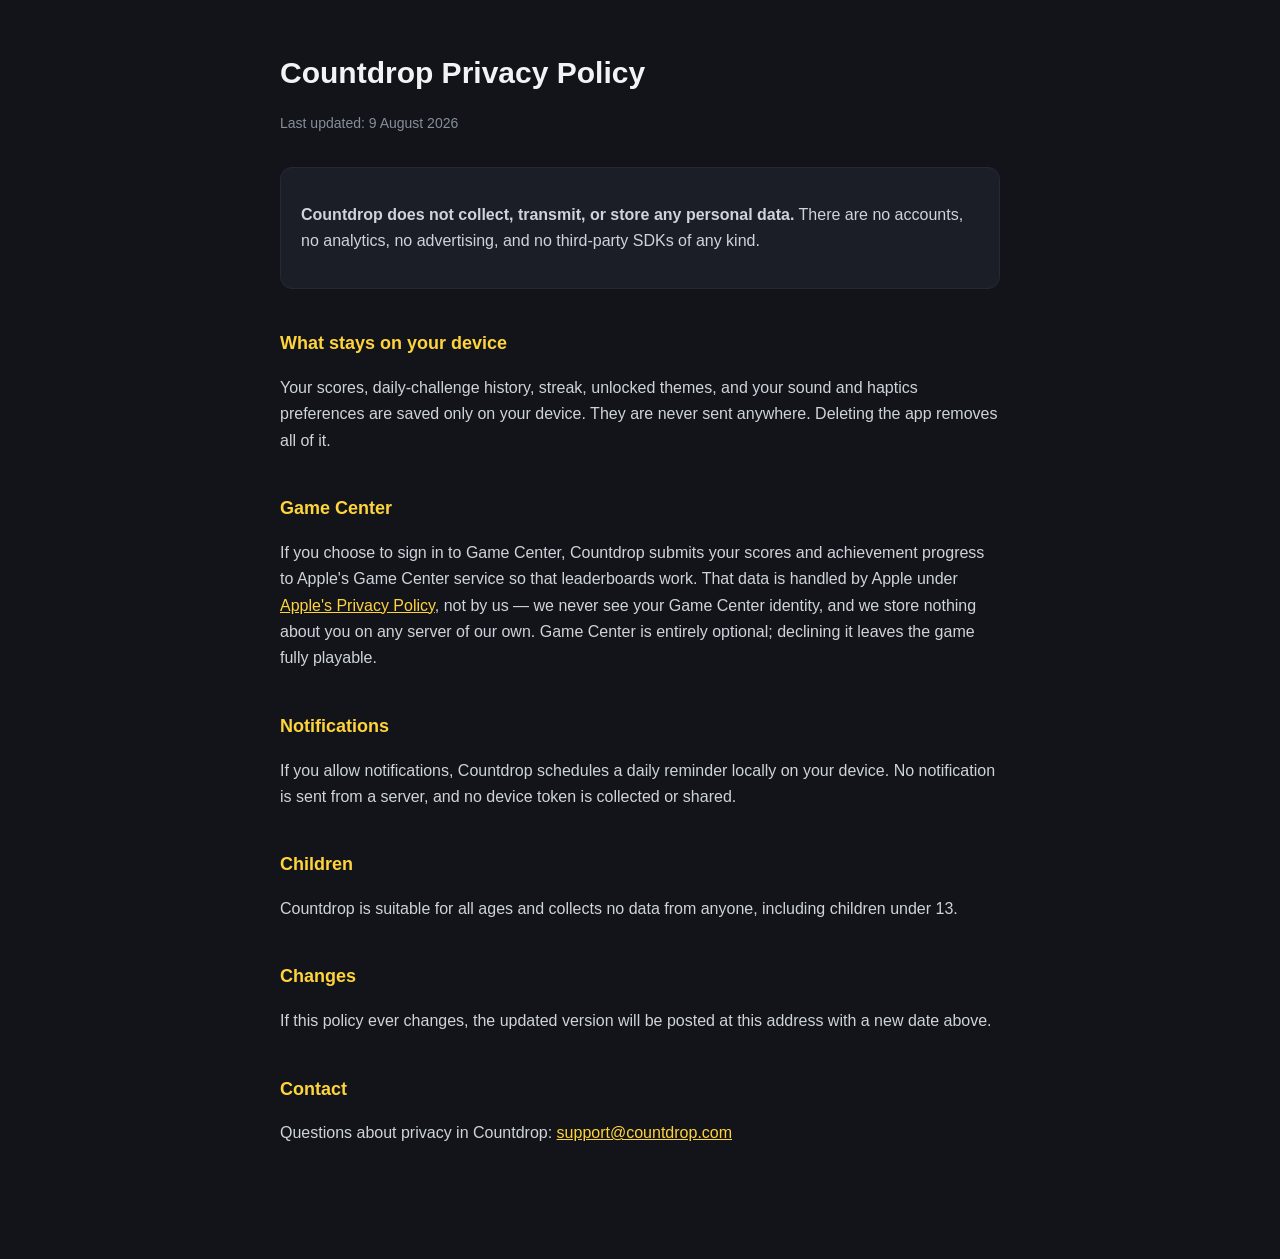
==== privacy/index.html @ 3d665c8c "Countdrop product site: landing, support, privacy" ====
<!doctype html>
<html lang="en">
<head>
<meta charset="utf-8">
<meta name="viewport" content="width=device-width, initial-scale=1">
<title>Countdrop — Privacy Policy</title>
<style>
  :root { color-scheme: dark; }
  body {
    margin: 0 auto; padding: 48px 24px 96px; max-width: 720px;
    background: #12141a; color: #f1f3f5;
    font: 16px/1.65 -apple-system, BlinkMacSystemFont, "Segoe UI", Roboto, sans-serif;
  }
  h1 { font-size: 30px; margin: 0 0 4px; }
  h2 { font-size: 18px; margin: 40px 0 10px; color: #ffd43b; }
  p, li { color: #ced4da; }
  .updated { color: #868e96; font-size: 14px; margin-bottom: 32px; }
  a { color: #ffd43b; }
  .box { background: #1b1e27; border: 1px solid #252936; border-radius: 12px; padding: 18px 20px; }
</style>
</head>
<body>

<h1>Countdrop Privacy Policy</h1>
<p class="updated">Last updated: 9 August 2026</p>

<div class="box">
  <p><strong>Countdrop does not collect, transmit, or store any personal data.</strong>
  There are no accounts, no analytics, no advertising, and no third-party SDKs of
  any kind.</p>
</div>

<h2>What stays on your device</h2>
<p>Your scores, daily-challenge history, streak, unlocked themes, and your sound
and haptics preferences are saved only on your device. They are never sent
anywhere. Deleting the app removes all of it.</p>

<h2>Game Center</h2>
<p>If you choose to sign in to Game Center, Countdrop submits your scores and
achievement progress to Apple's Game Center service so that leaderboards work.
That data is handled by Apple under
<a href="https://www.apple.com/legal/privacy/">Apple's Privacy Policy</a>, not by
us — we never see your Game Center identity, and we store nothing about you on
any server of our own. Game Center is entirely optional; declining it leaves the
game fully playable.</p>

<h2>Notifications</h2>
<p>If you allow notifications, Countdrop schedules a daily reminder locally on
your device. No notification is sent from a server, and no device token is
collected or shared.</p>

<h2>Children</h2>
<p>Countdrop is suitable for all ages and collects no data from anyone,
including children under 13.</p>

<h2>Changes</h2>
<p>If this policy ever changes, the updated version will be posted at this
address with a new date above.</p>

<h2>Contact</h2>
<p>Questions about privacy in Countdrop: <a href="mailto:support@countdrop.com">support@countdrop.com</a></p>

</body>
</html>
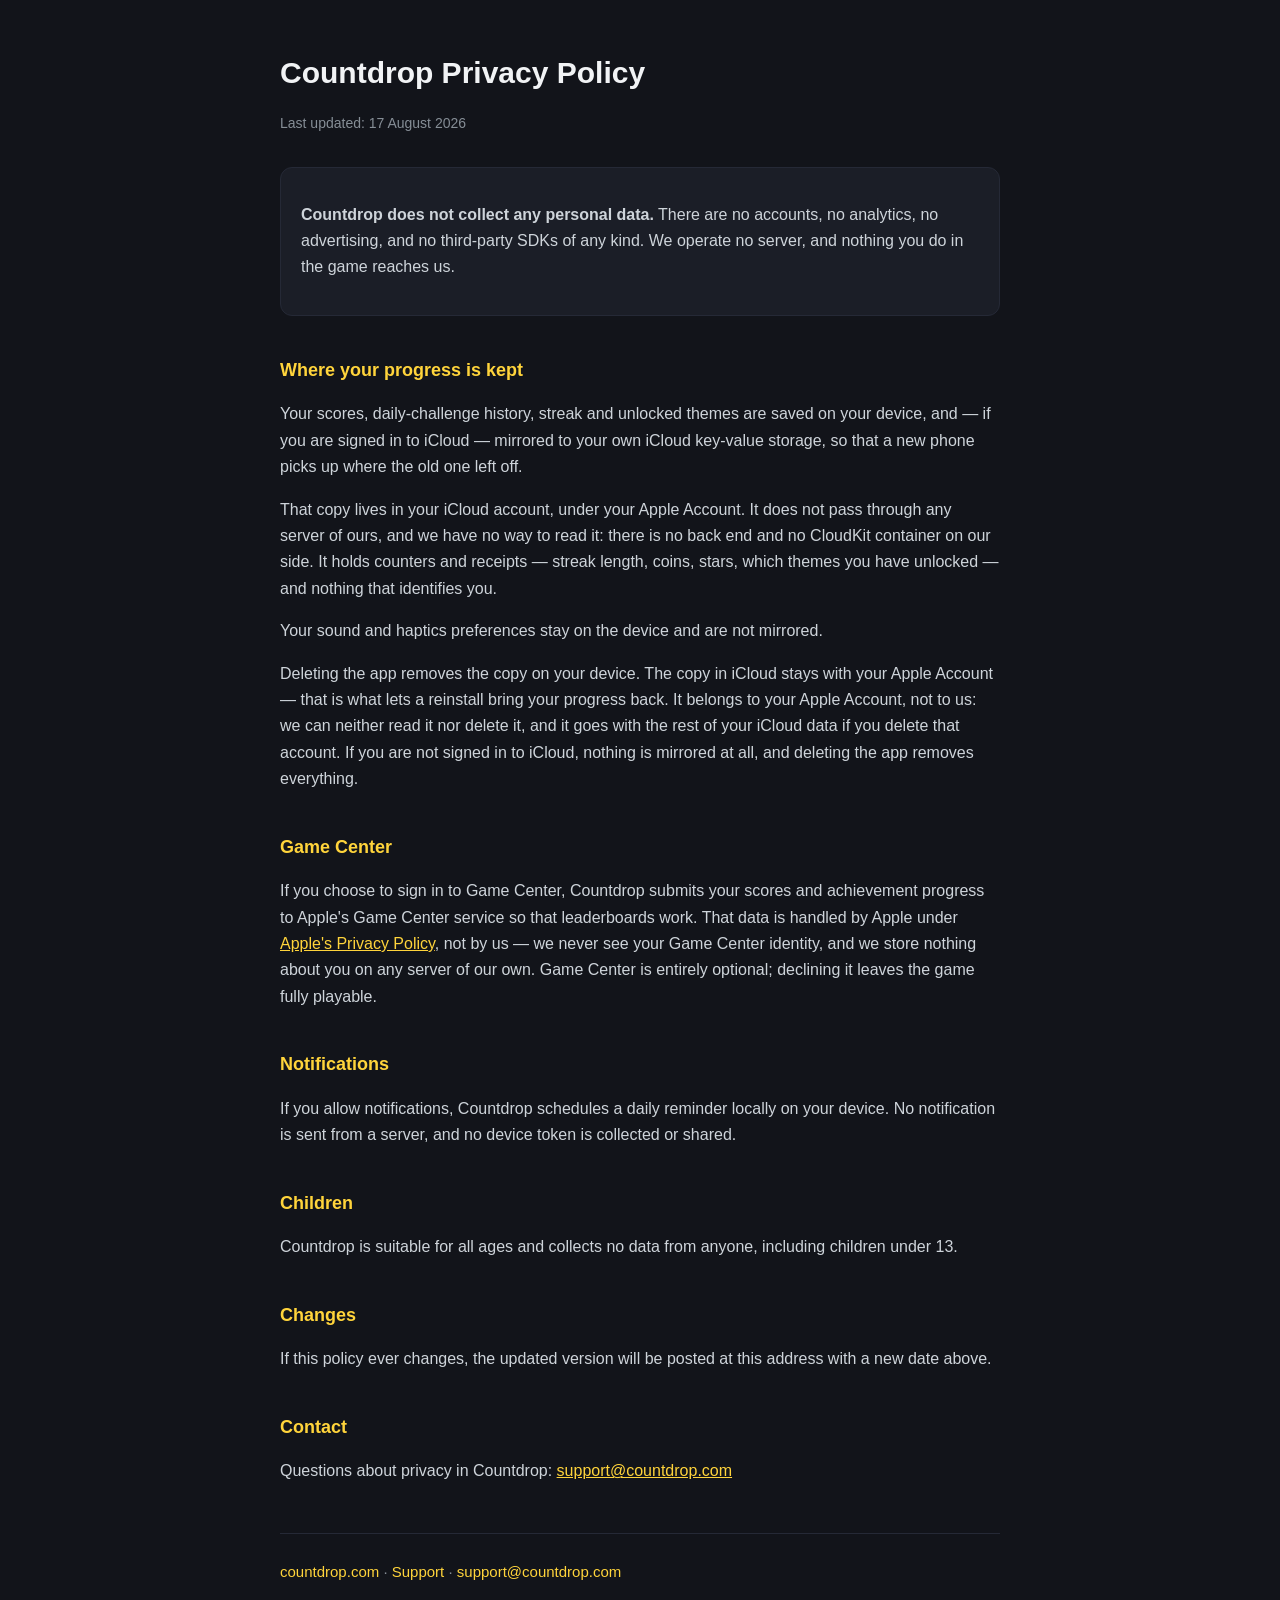
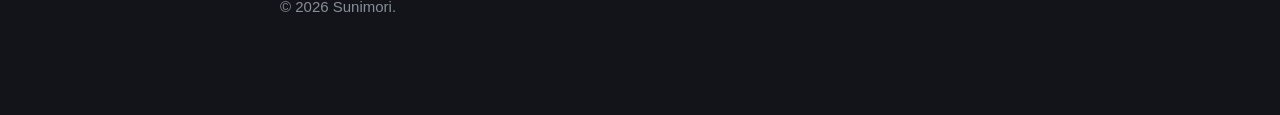
==== commit ae618310: "Deploy race links and accurate iCloud policy" ====
--- a/privacy/index.html
+++ b/privacy/index.html
@@ -2,8 +2,14 @@
 <html lang="en">
 <head>
 <meta charset="utf-8">
+<!-- Utility page: kept out of search on purpose, even after launch. It has to
+     be reachable, not findable — Apple's reviewer and the app both link
+     straight here. robots.txt blocks the whole site until launch; see the
+     README. -->
+<meta name="robots" content="noindex, nofollow">
 <meta name="viewport" content="width=device-width, initial-scale=1">
 <title>Countdrop — Privacy Policy</title>
+<meta name="description" content="Countdrop collects no personal data. Progress is saved on your device and mirrored to your own iCloud; we operate no server and cannot read it.">
 <style>
   :root { color-scheme: dark; }
   body {
@@ -17,23 +23,41 @@
   .updated { color: #868e96; font-size: 14px; margin-bottom: 32px; }
   a { color: #ffd43b; }
   .box { background: #1b1e27; border: 1px solid #252936; border-radius: 12px; padding: 18px 20px; }
+  footer { border-top: 1px solid #252936; margin-top: 48px; padding-top: 26px; color: #868e96; font-size: 15px; }
+  footer nav { margin-bottom: 10px; }
+  footer a { text-decoration: none; }
 </style>
 </head>
 <body>
 
 <h1>Countdrop Privacy Policy</h1>
-<p class="updated">Last updated: 9 August 2026</p>
+<p class="updated">Last updated: 17 August 2026</p>
 
 <div class="box">
-  <p><strong>Countdrop does not collect, transmit, or store any personal data.</strong>
+  <p><strong>Countdrop does not collect any personal data.</strong>
   There are no accounts, no analytics, no advertising, and no third-party SDKs of
-  any kind.</p>
+  any kind. We operate no server, and nothing you do in the game reaches us.</p>
 </div>
 
-<h2>What stays on your device</h2>
-<p>Your scores, daily-challenge history, streak, unlocked themes, and your sound
-and haptics preferences are saved only on your device. They are never sent
-anywhere. Deleting the app removes all of it.</p>
+<h2>Where your progress is kept</h2>
+<p>Your scores, daily-challenge history, streak and unlocked themes are saved on
+your device, and — if you are signed in to iCloud — mirrored to your own iCloud
+key-value storage, so that a new phone picks up where the old one left off.</p>
+
+<p>That copy lives in your iCloud account, under your Apple Account. It does not
+pass through any server of ours, and we have no way to read it: there is no
+back end and no CloudKit container on our side. It holds counters and receipts —
+streak length, coins, stars, which themes you have unlocked — and nothing that
+identifies you.</p>
+
+<p>Your sound and haptics preferences stay on the device and are not mirrored.</p>
+
+<p>Deleting the app removes the copy on your device. The copy in iCloud stays
+with your Apple Account — that is what lets a reinstall bring your progress
+back. It belongs to your Apple Account, not to us: we can neither read it nor
+delete it, and it goes with the rest of your iCloud data if you delete that
+account. If you are not signed in to iCloud, nothing is mirrored at all, and
+deleting the app removes everything.</p>
 
 <h2>Game Center</h2>
 <p>If you choose to sign in to Game Center, Countdrop submits your scores and
@@ -60,5 +84,11 @@
 <h2>Contact</h2>
 <p>Questions about privacy in Countdrop: <a href="mailto:support@countdrop.com">support@countdrop.com</a></p>
 
+<footer>
+  <nav><a href="../index.html">countdrop.com</a> · <a href="../support/index.html">Support</a>
+  · <a href="mailto:support@countdrop.com">support@countdrop.com</a></nav>
+  <div>© 2026 Sunimori.</div>
+</footer>
+
 </body>
 </html>
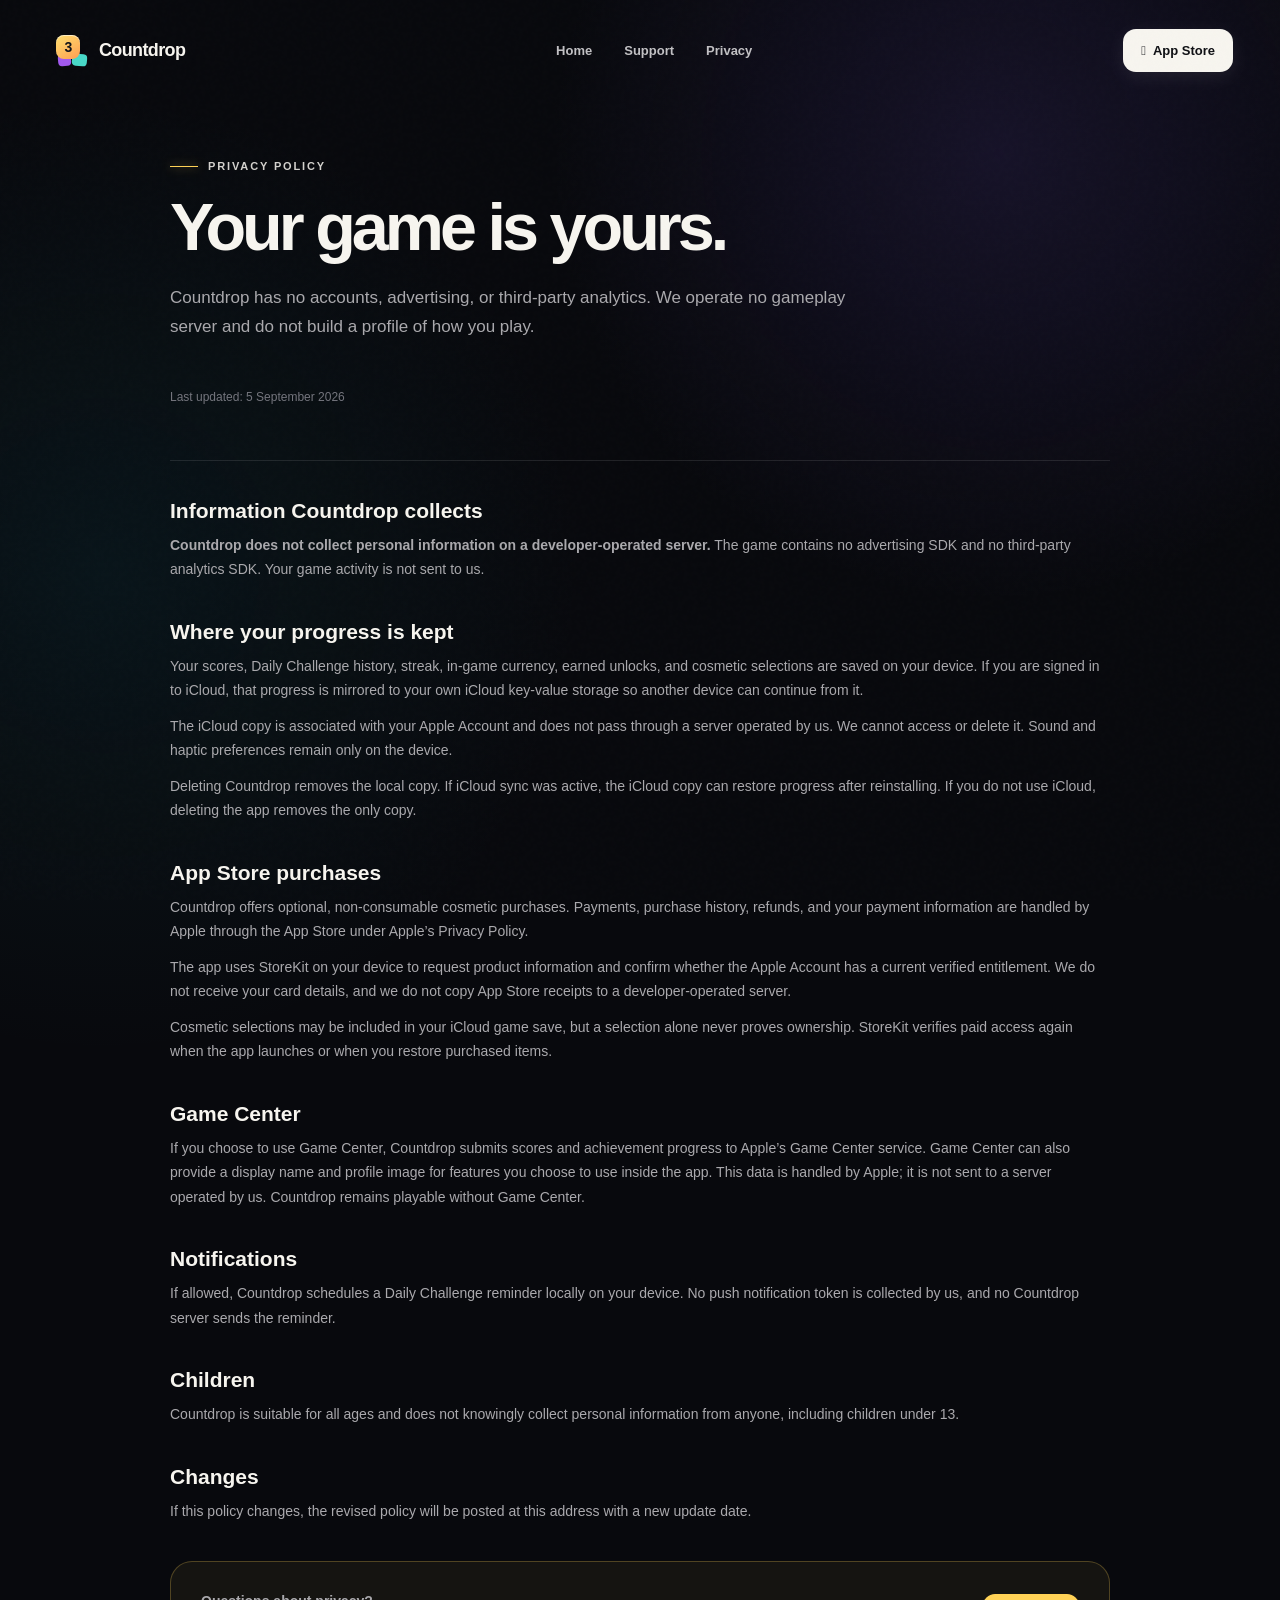
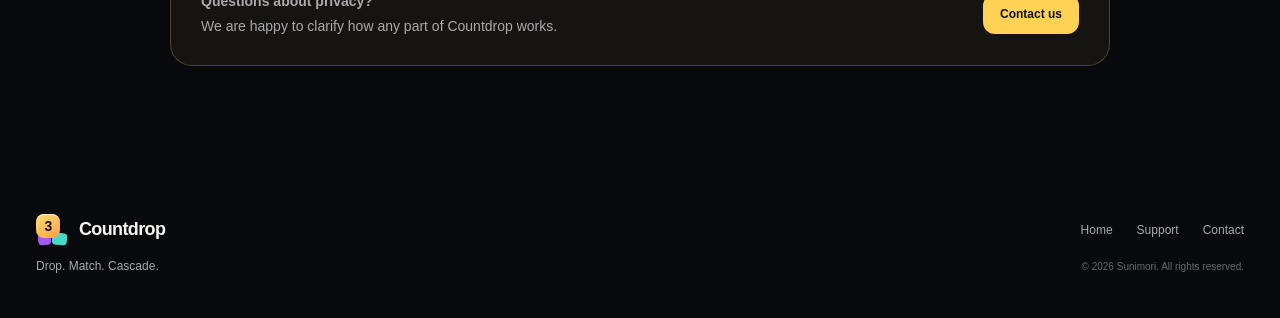
==== commit 8ae28c34: "Redesign Countdrop product site" ====
--- a/privacy/index.html
+++ b/privacy/index.html
@@ -1,94 +1,82 @@
 <!doctype html>
 <html lang="en">
 <head>
-<meta charset="utf-8">
-<!-- Utility page: kept out of search on purpose, even after launch. It has to
-     be reachable, not findable — Apple's reviewer and the app both link
-     straight here. robots.txt blocks the whole site until launch; see the
-     README. -->
-<meta name="robots" content="noindex, nofollow">
-<meta name="viewport" content="width=device-width, initial-scale=1">
-<title>Countdrop — Privacy Policy</title>
-<meta name="description" content="Countdrop collects no personal data. Progress is saved on your device and mirrored to your own iCloud; we operate no server and cannot read it.">
-<style>
-  :root { color-scheme: dark; }
-  body {
-    margin: 0 auto; padding: 48px 24px 96px; max-width: 720px;
-    background: #12141a; color: #f1f3f5;
-    font: 16px/1.65 -apple-system, BlinkMacSystemFont, "Segoe UI", Roboto, sans-serif;
-  }
-  h1 { font-size: 30px; margin: 0 0 4px; }
-  h2 { font-size: 18px; margin: 40px 0 10px; color: #ffd43b; }
-  p, li { color: #ced4da; }
-  .updated { color: #868e96; font-size: 14px; margin-bottom: 32px; }
-  a { color: #ffd43b; }
-  .box { background: #1b1e27; border: 1px solid #252936; border-radius: 12px; padding: 18px 20px; }
-  footer { border-top: 1px solid #252936; margin-top: 48px; padding-top: 26px; color: #868e96; font-size: 15px; }
-  footer nav { margin-bottom: 10px; }
-  footer a { text-decoration: none; }
-</style>
+  <meta charset="utf-8">
+  <meta name="robots" content="noindex, nofollow">
+  <meta name="viewport" content="width=device-width, initial-scale=1, viewport-fit=cover">
+  <title>Countdrop — Privacy Policy</title>
+  <meta name="description" content="Countdrop has no accounts, advertising, or third-party analytics. Learn how iCloud, Game Center, notifications, and App Store purchases are handled.">
+  <meta name="theme-color" content="#08090d">
+  <link rel="icon" href="/assets/favicon.svg" type="image/svg+xml">
+  <link rel="stylesheet" href="/assets/site.css?v=20260905-2">
+  <script src="/assets/site.js?v=20260905-2" defer></script>
 </head>
-<body>
+<body class="utility-body">
+  <div class="page-noise" aria-hidden="true"></div>
+  <header class="site-header is-scrolled" data-header>
+    <a class="brand" href="/" aria-label="Countdrop home"><span class="brand-mark" aria-hidden="true"><i>3</i><b></b><em></em></span><span>Countdrop</span></a>
+    <nav class="main-nav" aria-label="Utility navigation"><a href="/">Home</a><a href="/support/">Support</a><a href="/privacy/">Privacy</a></nav>
+    <a class="header-cta" href="https://apps.apple.com/app/id6799628531" target="_blank" rel="noopener"><span aria-hidden="true"></span> App Store</a>
+  </header>
 
-<h1>Countdrop Privacy Policy</h1>
-<p class="updated">Last updated: 17 August 2026</p>
+  <main class="utility-main">
+    <section class="utility-hero reveal">
+      <div class="eyebrow"><span></span> Privacy policy</div>
+      <h1>Your game is yours.</h1>
+      <p>Countdrop has no accounts, advertising, or third-party analytics. We operate no gameplay server and do not build a profile of how you play.</p>
+      <div class="updated">Last updated: 5 September 2026</div>
+    </section>
 
-<div class="box">
-  <p><strong>Countdrop does not collect any personal data.</strong>
-  There are no accounts, no analytics, no advertising, and no third-party SDKs of
-  any kind. We operate no server, and nothing you do in the game reaches us.</p>
-</div>
+    <div class="legal-section reveal">
+      <h2>Information Countdrop collects</h2>
+      <p><strong>Countdrop does not collect personal information on a developer-operated server.</strong> The game contains no advertising SDK and no third-party analytics SDK. Your game activity is not sent to us.</p>
+    </div>
 
-<h2>Where your progress is kept</h2>
-<p>Your scores, daily-challenge history, streak and unlocked themes are saved on
-your device, and — if you are signed in to iCloud — mirrored to your own iCloud
-key-value storage, so that a new phone picks up where the old one left off.</p>
+    <div class="legal-section reveal">
+      <h2>Where your progress is kept</h2>
+      <p>Your scores, Daily Challenge history, streak, in-game currency, earned unlocks, and cosmetic selections are saved on your device. If you are signed in to iCloud, that progress is mirrored to your own iCloud key-value storage so another device can continue from it.</p>
+      <p>The iCloud copy is associated with your Apple Account and does not pass through a server operated by us. We cannot access or delete it. Sound and haptic preferences remain only on the device.</p>
+      <p>Deleting Countdrop removes the local copy. If iCloud sync was active, the iCloud copy can restore progress after reinstalling. If you do not use iCloud, deleting the app removes the only copy.</p>
+    </div>
 
-<p>That copy lives in your iCloud account, under your Apple Account. It does not
-pass through any server of ours, and we have no way to read it: there is no
-back end and no CloudKit container on our side. It holds counters and receipts —
-streak length, coins, stars, which themes you have unlocked — and nothing that
-identifies you.</p>
+    <div class="legal-section reveal">
+      <h2>App Store purchases</h2>
+      <p>Countdrop offers optional, non-consumable cosmetic purchases. Payments, purchase history, refunds, and your payment information are handled by Apple through the App Store under <a href="https://www.apple.com/legal/privacy/" target="_blank" rel="noopener">Apple’s Privacy Policy</a>.</p>
+      <p>The app uses StoreKit on your device to request product information and confirm whether the Apple Account has a current verified entitlement. We do not receive your card details, and we do not copy App Store receipts to a developer-operated server.</p>
+      <p>Cosmetic selections may be included in your iCloud game save, but a selection alone never proves ownership. StoreKit verifies paid access again when the app launches or when you restore purchased items.</p>
+    </div>
 
-<p>Your sound and haptics preferences stay on the device and are not mirrored.</p>
+    <div class="legal-section reveal">
+      <h2>Game Center</h2>
+      <p>If you choose to use Game Center, Countdrop submits scores and achievement progress to Apple’s Game Center service. Game Center can also provide a display name and profile image for features you choose to use inside the app. This data is handled by Apple; it is not sent to a server operated by us. Countdrop remains playable without Game Center.</p>
+    </div>
 
-<p>Deleting the app removes the copy on your device. The copy in iCloud stays
-with your Apple Account — that is what lets a reinstall bring your progress
-back. It belongs to your Apple Account, not to us: we can neither read it nor
-delete it, and it goes with the rest of your iCloud data if you delete that
-account. If you are not signed in to iCloud, nothing is mirrored at all, and
-deleting the app removes everything.</p>
+    <div class="legal-section reveal">
+      <h2>Notifications</h2>
+      <p>If allowed, Countdrop schedules a Daily Challenge reminder locally on your device. No push notification token is collected by us, and no Countdrop server sends the reminder.</p>
+    </div>
 
-<h2>Game Center</h2>
-<p>If you choose to sign in to Game Center, Countdrop submits your scores and
-achievement progress to Apple's Game Center service so that leaderboards work.
-That data is handled by Apple under
-<a href="https://www.apple.com/legal/privacy/">Apple's Privacy Policy</a>, not by
-us — we never see your Game Center identity, and we store nothing about you on
-any server of our own. Game Center is entirely optional; declining it leaves the
-game fully playable.</p>
+    <div class="legal-section reveal">
+      <h2>Children</h2>
+      <p>Countdrop is suitable for all ages and does not knowingly collect personal information from anyone, including children under 13.</p>
+    </div>
 
-<h2>Notifications</h2>
-<p>If you allow notifications, Countdrop schedules a daily reminder locally on
-your device. No notification is sent from a server, and no device token is
-collected or shared.</p>
+    <div class="legal-section reveal">
+      <h2>Changes</h2>
+      <p>If this policy changes, the revised policy will be posted at this address with a new update date.</p>
+    </div>
 
-<h2>Children</h2>
-<p>Countdrop is suitable for all ages and collects no data from anyone,
-including children under 13.</p>
+    <section class="utility-callout legal-section reveal">
+      <p><strong>Questions about privacy?</strong><br>We are happy to clarify how any part of Countdrop works.</p>
+      <a href="/support/#contact">Contact us</a>
+    </section>
+  </main>
 
-<h2>Changes</h2>
-<p>If this policy ever changes, the updated version will be posted at this
-address with a new date above.</p>
-
-<h2>Contact</h2>
-<p>Questions about privacy in Countdrop: <a href="mailto:support@countdrop.com">support@countdrop.com</a></p>
-
-<footer>
-  <nav><a href="../index.html">countdrop.com</a> · <a href="../support/index.html">Support</a>
-  · <a href="mailto:support@countdrop.com">support@countdrop.com</a></nav>
-  <div>© 2026 Sunimori.</div>
-</footer>
-
+  <footer class="site-footer">
+    <a class="brand footer-brand" href="/" aria-label="Countdrop home"><span class="brand-mark" aria-hidden="true"><i>3</i><b></b><em></em></span><span>Countdrop</span></a>
+    <p>Drop. Match. Cascade.</p>
+    <nav aria-label="Footer navigation"><a href="/">Home</a><a href="/support/">Support</a><a href="/support/#contact">Contact</a></nav>
+        <small>© <span data-year>2026</span> Sunimori. All rights reserved.</small>
+  </footer>
 </body>
 </html>
--- a/assets/site.css
+++ b/assets/site.css
@@ -0,0 +1,417 @@
+:root {
+  --bg: #08090d;
+  --bg-soft: #0d0f15;
+  --panel: #12151d;
+  --panel-2: #171a24;
+  --line: rgba(255, 255, 255, 0.1);
+  --line-strong: rgba(255, 255, 255, 0.18);
+  --text: #f7f5ef;
+  --muted: #aaa9ad;
+  --dim: #74757d;
+  --gold: #ffd256;
+  --coral: #ff8a5b;
+  --aqua: #55e0d2;
+  --purple: #a98cff;
+  --radius: 30px;
+  --shell: min(1240px, calc(100vw - 72px));
+}
+
+* { box-sizing: border-box; }
+html { scroll-behavior: smooth; overflow-x: hidden; background: var(--bg); }
+body {
+  margin: 0;
+  overflow-x: hidden;
+  color: var(--text);
+  background:
+    radial-gradient(circle at 78% 8%, rgba(92, 64, 175, 0.17), transparent 28rem),
+    radial-gradient(circle at 8% 30%, rgba(20, 141, 157, 0.09), transparent 30rem),
+    var(--bg);
+  font-family: ui-rounded, "SF Pro Rounded", "SF Pro Display", -apple-system, BlinkMacSystemFont, "Segoe UI", sans-serif;
+  -webkit-font-smoothing: antialiased;
+  text-rendering: optimizeLegibility;
+}
+
+body::before {
+  content: "";
+  position: fixed;
+  inset: 0;
+  z-index: -3;
+  background-image: linear-gradient(rgba(255,255,255,.018) 1px, transparent 1px), linear-gradient(90deg, rgba(255,255,255,.018) 1px, transparent 1px);
+  background-size: 72px 72px;
+  mask-image: linear-gradient(to bottom, rgba(0,0,0,.55), transparent 70%);
+  pointer-events: none;
+}
+
+.page-noise {
+  position: fixed;
+  inset: 0;
+  z-index: 20;
+  opacity: .022;
+  pointer-events: none;
+  background-image: url("data:image/svg+xml,%3Csvg viewBox='0 0 220 220' xmlns='http://www.w3.org/2000/svg'%3E%3Cfilter id='n'%3E%3CfeTurbulence type='fractalNoise' baseFrequency='.85' numOctaves='4' stitchTiles='stitch'/%3E%3C/filter%3E%3Crect width='100%25' height='100%25' filter='url(%23n)' opacity='.7'/%3E%3C/svg%3E");
+}
+
+a { color: inherit; text-decoration: none; }
+button, input, textarea { font: inherit; }
+button { color: inherit; }
+img, video { display: block; max-width: 100%; }
+figure, h1, h2, h3, p { margin: 0; }
+::selection { color: #111; background: var(--gold); }
+
+.site-header {
+  position: fixed;
+  top: 18px;
+  left: 50%;
+  z-index: 15;
+  width: var(--shell);
+  height: 64px;
+  padding: 0 10px 0 19px;
+  display: flex;
+  align-items: center;
+  justify-content: space-between;
+  border: 1px solid transparent;
+  border-radius: 20px;
+  transform: translateX(-50%);
+  transition: background .35s ease, border-color .35s ease, box-shadow .35s ease, top .35s ease;
+}
+
+.site-header.is-scrolled {
+  top: 10px;
+  background: rgba(12, 14, 20, .8);
+  border-color: var(--line);
+  box-shadow: 0 16px 55px rgba(0,0,0,.35);
+  -webkit-backdrop-filter: blur(22px) saturate(140%);
+  backdrop-filter: blur(22px) saturate(140%);
+}
+
+.brand { display: inline-flex; align-items: center; gap: 12px; font-size: 18px; font-weight: 760; letter-spacing: -.035em; }
+.brand-mark { position: relative; width: 31px; height: 31px; display: inline-block; }
+.brand-mark i {
+  position: absolute; inset: 0 7px 7px 0; z-index: 2; display: grid; place-items: center;
+  border-radius: 8px; color: #11141a; background: linear-gradient(145deg, #ffe06d, #ff9e52);
+  font-size: 14px; font-style: normal; font-weight: 900; box-shadow: inset 0 1px rgba(255,255,255,.6);
+}
+.brand-mark b, .brand-mark em { position: absolute; bottom: 0; height: 12px; border-radius: 4px; }
+.brand-mark b { left: 2px; width: 13px; background: #a259ee; transform: rotate(-5deg); }
+.brand-mark em { right: 0; width: 15px; background: #48d8c8; transform: rotate(5deg); }
+
+.main-nav { display: flex; align-items: center; gap: 32px; color: #c2c1c4; font-size: 13px; font-weight: 650; }
+.main-nav a, .site-footer nav a { transition: color .2s ease; }
+.main-nav a:hover, .site-footer nav a:hover { color: #fff; }
+.header-cta {
+  min-height: 43px; padding: 0 18px; display: inline-flex; align-items: center; gap: 7px;
+  color: #101115; background: var(--text); border-radius: 13px; font-size: 13px; font-weight: 760;
+  box-shadow: 0 5px 20px rgba(255,255,255,.08); transition: transform .2s ease, box-shadow .2s ease;
+}
+.header-cta:hover { transform: translateY(-2px); box-shadow: 0 10px 28px rgba(255,255,255,.13); }
+
+.hero {
+  position: relative;
+  width: var(--shell);
+  min-height: 860px;
+  margin: 0 auto;
+  padding: 170px 0 90px;
+  display: grid;
+  grid-template-columns: minmax(390px, .84fr) minmax(520px, 1.16fr);
+  gap: clamp(30px, 5vw, 78px);
+  align-items: center;
+}
+
+.hero::after {
+  content: ""; position: absolute; left: -10%; bottom: 0; width: 120%; height: 1px;
+  background: linear-gradient(90deg, transparent, rgba(255,255,255,.13) 22%, rgba(255,255,255,.13) 78%, transparent);
+}
+
+.hero-copy { position: relative; z-index: 3; padding-bottom: 10px; }
+.eyebrow { display: flex; align-items: center; gap: 10px; color: #d4d2ce; font-size: 11px; font-weight: 770; letter-spacing: .17em; text-transform: uppercase; }
+.eyebrow > span { width: 28px; height: 1px; background: var(--gold); box-shadow: 0 0 10px rgba(255,210,86,.7); }
+
+.hero h1 {
+  margin-top: 28px;
+  font-size: clamp(58px, 6.1vw, 92px);
+  line-height: .94;
+  letter-spacing: -.07em;
+  font-weight: 760;
+}
+.hero h1 span {
+  color: transparent;
+  background: linear-gradient(100deg, #fff2ba, #ffb168 45%, #b699ff 95%);
+  -webkit-background-clip: text; background-clip: text;
+}
+.hero-lede { max-width: 545px; margin-top: 29px; color: var(--muted); font-size: 17px; line-height: 1.72; letter-spacing: -.01em; }
+.hero-actions { margin-top: 36px; display: flex; gap: 26px; align-items: center; }
+.app-store-button {
+  min-width: 178px; min-height: 61px; padding: 9px 19px 9px 15px; display: inline-flex; align-items: center; gap: 12px;
+  color: #111217; background: #f8f6f0; border: 1px solid rgba(255,255,255,.8); border-radius: 17px;
+  box-shadow: 0 14px 40px rgba(0,0,0,.24), inset 0 1px rgba(255,255,255,.9); transition: transform .25s ease, box-shadow .25s ease;
+}
+.app-store-button:hover { transform: translateY(-3px); box-shadow: 0 19px 48px rgba(0,0,0,.34), 0 0 24px rgba(255,210,86,.09); }
+.app-store-button .apple { width: 30px; font-size: 32px; line-height: 1; }
+.app-store-button span:last-child { display: flex; flex-direction: column; align-items: flex-start; }
+.app-store-button small { font-size: 9px; line-height: 1.1; letter-spacing: .02em; }
+.app-store-button strong { font-size: 20px; line-height: 1.05; letter-spacing: -.03em; }
+.text-link { color: #d0cfd2; font-size: 13px; font-weight: 680; }
+.text-link span { display: inline-block; margin-left: 4px; color: var(--gold); transition: transform .2s ease; }
+.text-link:hover span { transform: translate(3px, 3px); }
+.trust-row { margin-top: 35px; display: flex; gap: 23px; color: #8d8c92; font-size: 11px; font-weight: 650; }
+.trust-row span::before { content: ""; display: inline-block; width: 5px; height: 5px; margin-right: 8px; border-radius: 50%; background: #6ee0b4; box-shadow: 0 0 9px rgba(110,224,180,.7); vertical-align: 1px; }
+
+.hero-visual { position: relative; height: 685px; isolation: isolate; }
+.hero-visual::before {
+  content: ""; position: absolute; inset: 6% 4% 7%; z-index: -2; border-radius: 50%;
+  background: radial-gradient(circle at 47% 38%, rgba(143,119,255,.32), rgba(41,185,208,.12) 35%, transparent 68%);
+  filter: blur(18px);
+}
+.hero-orbit { position: absolute; z-index: -1; border: 1px solid rgba(255,255,255,.08); border-radius: 50%; transform: rotate(-14deg); }
+.orbit-one { inset: 11% 2% 3%; }
+.orbit-two { inset: 22% 11% 13%; border-color: rgba(255,210,86,.13); }
+.phone {
+  position: absolute; overflow: hidden; margin: 0; padding: 5px;
+  aspect-ratio: 1 / 2;
+  border: 1px solid rgba(255,255,255,.18); border-radius: 42px; background: linear-gradient(145deg, rgba(255,255,255,.18), rgba(255,255,255,.03));
+  box-shadow: 0 40px 90px rgba(0,0,0,.48), inset 0 1px rgba(255,255,255,.18);
+}
+.phone::after { content: ""; position: absolute; inset: 5px; border: 1px solid rgba(255,255,255,.09); border-radius: 36px; pointer-events: none; }
+.phone img { width: 100%; height: 100%; object-fit: cover; border-radius: 36px; }
+.phone-main { left: 50%; top: 50%; z-index: 3; width: 43%; height: auto; transform: translate(-50%, -50%) rotate(1.5deg); animation: phoneFloat 7s ease-in-out infinite; }
+.phone-left { left: 4%; top: 50%; z-index: 1; width: 34%; height: auto; transform: translateY(-50%) rotate(-9deg); opacity: .76; filter: saturate(.88) brightness(.76); }
+.phone-right { right: 2%; top: 50%; z-index: 2; width: 35%; height: auto; transform: translateY(-50%) rotate(8.5deg); opacity: .82; filter: saturate(.95) brightness(.83); }
+.phone-main figcaption {
+  position: absolute; left: 17px; right: 17px; bottom: 17px; z-index: 2; padding: 14px 15px; display: flex; align-items: center; justify-content: space-between;
+  color: #fff; background: rgba(7,8,12,.62); border: 1px solid rgba(255,255,255,.17); border-radius: 15px; -webkit-backdrop-filter: blur(18px); backdrop-filter: blur(18px);
+}
+.phone-main figcaption span { font-size: 13px; font-weight: 750; }
+.phone-main figcaption b { color: #c5b6ff; font-size: 9px; letter-spacing: .12em; text-transform: uppercase; }
+.visual-label { position: absolute; z-index: 5; padding: 10px 14px; border: 1px solid rgba(255,255,255,.15); border-radius: 999px; color: #e8e6e2; background: rgba(16,18,25,.73); box-shadow: 0 10px 30px rgba(0,0,0,.28); -webkit-backdrop-filter: blur(15px); backdrop-filter: blur(15px); font-size: 10px; font-weight: 760; letter-spacing: .08em; text-transform: uppercase; }
+.label-one { left: 0; top: 35%; }
+.label-two { right: 0; bottom: 21%; }
+@keyframes phoneFloat { 0%,100% { transform: translate(-50%, -50%) rotate(1.5deg); } 50% { transform: translate(-50%, calc(-50% - 11px)) rotate(.5deg); } }
+
+.ticker { overflow: hidden; padding: 23px 0; border-bottom: 1px solid var(--line); background: rgba(255,255,255,.017); }
+.ticker div { width: max-content; display: flex; align-items: center; gap: 32px; color: #d2d0cd; font-size: 12px; font-weight: 760; letter-spacing: .2em; text-transform: uppercase; animation: tickerMove 28s linear infinite; }
+.ticker i { color: var(--gold); font-size: 6px; font-style: normal; }
+@keyframes tickerMove { to { transform: translateX(-33%); } }
+
+.section-shell { width: var(--shell); margin-inline: auto; }
+.rule-section { padding-block: 140px; }
+.section-heading { display: grid; grid-template-columns: 1fr 1fr; align-items: end; gap: 30px; }
+.section-heading .eyebrow { grid-column: 1 / -1; }
+.section-heading h2, .worlds-copy h2, .details-panel h2, .final-cta h2, .utility-hero h1 {
+  font-size: clamp(46px, 5.2vw, 76px); line-height: 1.02; letter-spacing: -.06em; font-weight: 730;
+}
+.section-heading > p { justify-self: end; max-width: 350px; padding-bottom: 7px; color: var(--muted); font-size: 16px; line-height: 1.6; }
+.section-heading.center { display: block; text-align: center; }
+.section-heading.center .eyebrow { justify-content: center; }
+.section-heading.center h2 { margin-top: 24px; }
+
+.rule-journey { margin-top: 68px; display: grid; grid-template-columns: repeat(3, 1fr); border: 1px solid var(--line); border-radius: var(--radius); overflow: hidden; background: rgba(255,255,255,.018); }
+.rule-step { position: relative; min-height: 440px; padding: 28px; border-right: 1px solid var(--line); overflow: hidden; }
+.rule-step:last-child { border-right: 0; }
+.rule-step-accent { background: radial-gradient(circle at 50% 42%, rgba(255,151,77,.15), transparent 45%), linear-gradient(150deg, rgba(255,210,86,.05), transparent); }
+.step-meta { display: flex; align-items: center; justify-content: space-between; }
+.step-meta b { color: var(--gold); font-size: 11px; }
+.step-meta span { color: var(--dim); font-size: 10px; font-weight: 760; letter-spacing: .15em; text-transform: uppercase; }
+.rule-step h3 { margin-top: 32px; font-size: 22px; letter-spacing: -.035em; }
+.rule-step > p { max-width: 315px; margin-top: 11px; color: var(--muted); font-size: 14px; line-height: 1.65; }
+.mini-board { position: relative; height: 212px; margin-top: 25px; border-radius: 20px; background: linear-gradient(rgba(255,255,255,.025) 1px, transparent 1px), linear-gradient(90deg, rgba(255,255,255,.025) 1px, transparent 1px); background-size: 45px 45px; box-shadow: inset 0 0 0 1px rgba(255,255,255,.05); }
+.mini-column { position: absolute; bottom: 15px; left: 50%; display: flex; flex-direction: column-reverse; transform: translateX(-50%); }
+.mini-column i, .match-row i, .match-row b, .falling-tile { width: 42px; height: 42px; display: grid; place-items: center; border: 1px solid rgba(255,255,255,.16); border-radius: 11px; background: linear-gradient(145deg, #252a37, #171a22); box-shadow: inset 0 1px rgba(255,255,255,.12), 0 8px 16px rgba(0,0,0,.2); }
+.mini-column i + i { margin-bottom: 4px; }
+.falling-tile { position: absolute; top: 18px; left: calc(50% - 21px); color: #14151a; background: linear-gradient(145deg, #ffe274, #ffae5d); border: 0; font-size: 19px; font-weight: 900; animation: falling 2.4s cubic-bezier(.35,.65,.25,1) infinite; }
+@keyframes falling { 0%,18% { transform: translateY(0); } 68%,100% { transform: translateY(36px); } }
+.match-row { height: 237px; display: flex; align-items: center; justify-content: center; gap: 6px; }
+.match-row b { color: #16171c; background: linear-gradient(145deg, #80ecda, #3fc9d5); border: 0; font-size: 20px; }
+.match-row i { animation: matchPulse 2.4s ease-in-out infinite; }
+.match-row i:nth-child(2) { animation-delay: .09s; }.match-row i:nth-child(3) { animation-delay: .18s; }.match-row i:nth-child(4) { animation-delay: .27s; }
+@keyframes matchPulse { 0%,35%,100% { border-color: rgba(255,255,255,.16); } 55% { border-color: var(--aqua); box-shadow: 0 0 20px rgba(85,224,210,.28); } }
+.cascade-demo { position: relative; height: 237px; display: flex; flex-direction: column; align-items: center; justify-content: center; }
+.cascade-demo::before, .cascade-demo::after { content: ""; position: absolute; border: 1px solid rgba(255,210,86,.2); border-radius: 50%; animation: ring 2.4s ease-out infinite; }
+.cascade-demo::before { width: 90px; height: 90px; }.cascade-demo::after { width: 150px; height: 150px; animation-delay: .3s; }
+.cascade-demo strong { position: relative; z-index: 2; color: #fff2bb; font-size: 62px; line-height: .9; letter-spacing: -.07em; text-shadow: 0 0 30px rgba(255,177,74,.38); }
+.cascade-demo span { position: relative; z-index: 2; margin-top: 9px; color: var(--gold); font-size: 9px; font-weight: 800; letter-spacing: .28em; }
+.spark { position: absolute; z-index: 3; width: 5px; height: 5px; border-radius: 50%; background: var(--gold); box-shadow: 0 0 12px var(--gold); animation: spark 1.8s ease-in-out infinite; }
+.s1 { left: 28%; top: 30%; }.s2 { right: 24%; top: 41%; animation-delay: .45s; background: var(--coral); }.s3 { left: 38%; bottom: 20%; animation-delay: .8s; background: var(--aqua); }
+@keyframes ring { 0% { transform: scale(.65); opacity: 0; } 25% { opacity: 1; } 100% { transform: scale(1.35); opacity: 0; } }
+@keyframes spark { 0%,100% { transform: scale(.5); opacity: .25; } 50% { transform: scale(1.6); opacity: 1; } }
+
+.worlds-section {
+  min-height: 920px; padding: 130px max(36px, calc((100vw - 1240px)/2)); display: grid; grid-template-columns: minmax(420px, .88fr) minmax(500px, 1.12fr); gap: clamp(50px, 7vw, 120px); align-items: center;
+  border-block: 1px solid var(--line); background: radial-gradient(circle at 75% 50%, color-mix(in srgb, var(--coral) 11%, transparent), transparent 32rem), #0b0d12;
+}
+.worlds-copy h2 { margin-top: 25px; font-size: clamp(44px, 4.6vw, 68px); }
+.worlds-copy h2 em { color: var(--gold); font-style: normal; }
+.worlds-intro { max-width: 510px; margin-top: 24px; color: var(--muted); font-size: 16px; line-height: 1.7; }
+.world-tabs { margin-top: 47px; border-top: 1px solid var(--line); }
+.world-tab {
+  width: 100%; min-height: 55px; padding: 0 5px; display: grid; grid-template-columns: 38px 1fr 22px; align-items: center;
+  border: 0; border-bottom: 1px solid var(--line); color: #7d7e85; background: transparent; text-align: left; font-size: 15px; font-weight: 680; cursor: pointer; transition: color .25s ease, padding .25s ease;
+}
+.world-tab span { font-size: 9px; font-weight: 760; letter-spacing: .1em; }
+.world-tab::after { content: "↗"; opacity: 0; transform: translate(-8px,8px); transition: opacity .25s ease, transform .25s ease; }
+.world-tab:hover, .world-tab.is-active { padding-left: 12px; color: #fff; }
+.world-tab.is-active::after { opacity: 1; transform: none; color: var(--gold); }
+.world-stage { --world-accent: #ff8754; position: relative; height: 730px; isolation: isolate; }
+.world-glow { position: absolute; inset: 8% 8% 4%; z-index: -2; border-radius: 50%; background: color-mix(in srgb, var(--world-accent) 28%, transparent); filter: blur(75px); transition: background .6s ease; }
+.world-stage::before { content: ""; position: absolute; inset: 8% 0 2%; z-index: -1; border: 1px solid color-mix(in srgb, var(--world-accent) 25%, transparent); border-radius: 50%; transform: rotate(-11deg); transition: border-color .6s ease; }
+.world-phone { position: absolute; top: 50%; left: 50%; width: min(56%, 340px); height: auto; aspect-ratio: 1 / 2; padding: 5px; overflow: hidden; border: 1px solid rgba(255,255,255,.19); border-radius: 43px; background: rgba(255,255,255,.08); box-shadow: 0 45px 100px rgba(0,0,0,.55); transform: translate(-50%, -50%) rotate(2deg); }
+.world-phone img { width: 100%; height: 100%; object-fit: cover; border-radius: 37px; opacity: 1; transform: scale(1); transition: opacity .2s ease, transform .5s cubic-bezier(.2,.7,.2,1); }
+.world-stage.is-changing .world-phone img { opacity: 0; transform: scale(.985); }
+.world-caption { position: absolute; right: 0; bottom: 7%; z-index: 3; width: 280px; padding: 22px; border: 1px solid var(--line-strong); border-radius: 20px; background: rgba(13,15,21,.78); box-shadow: 0 20px 50px rgba(0,0,0,.4); -webkit-backdrop-filter: blur(25px); backdrop-filter: blur(25px); }
+.world-caption span { color: var(--world-accent); font-size: 10px; font-weight: 800; letter-spacing: .16em; text-transform: uppercase; transition: color .6s ease; }
+.world-caption strong { margin-top: 9px; display: block; font-size: 18px; letter-spacing: -.025em; }
+.world-caption p { margin-top: 8px; color: var(--muted); font-size: 12px; line-height: 1.6; }
+
+.modes-section { padding-block: 145px; }
+.modes-layout { margin-top: 70px; display: grid; grid-template-columns: 1fr 1fr; gap: 20px; align-items: stretch; }
+.mode-grid { display: grid; grid-template-columns: 1fr 1fr; gap: 14px; }
+.mode-card { min-height: 272px; padding: 24px; border: 1px solid var(--line); border-radius: 24px; background: linear-gradient(145deg, rgba(255,255,255,.045), rgba(255,255,255,.012)); transition: border-color .25s ease, transform .25s ease, background .25s ease; }
+.mode-card:hover { transform: translateY(-4px); border-color: rgba(255,255,255,.2); background: linear-gradient(145deg, rgba(255,255,255,.065), rgba(255,255,255,.018)); }
+.mode-icon { width: 52px; height: 52px; display: grid; place-items: center; border: 1px solid rgba(255,255,255,.12); border-radius: 15px; color: #17191e; background: linear-gradient(145deg, #79e8dc, #50c6d5); font-size: 19px; font-weight: 850; box-shadow: 0 10px 30px rgba(62,207,200,.12); }
+.mode-card:nth-child(2) .mode-icon { background: linear-gradient(145deg, #ffe37c, #ffaf5e); font-size: 13px; }
+.mode-card:nth-child(3) .mode-icon { background: linear-gradient(145deg, #bda7ff, #8571f5); font-size: 27px; }
+.mode-card:nth-child(4) .mode-icon { background: linear-gradient(145deg, #ffb2c7, #f37aa5); font-size: 30px; }
+.mode-card > span { margin-top: 26px; display: block; color: var(--dim); font-size: 9px; font-weight: 780; letter-spacing: .15em; text-transform: uppercase; }
+.mode-card h3 { margin-top: 8px; font-size: 21px; letter-spacing: -.035em; }
+.mode-card p { margin-top: 9px; color: var(--muted); font-size: 13px; line-height: 1.6; }
+.preview-card { position: relative; min-height: 558px; padding: 36px; overflow: hidden; display: flex; flex-direction: column; justify-content: space-between; border: 1px solid rgba(255,255,255,.13); border-radius: 28px; background: radial-gradient(circle at 74% 35%, rgba(123,99,238,.34), transparent 38%), linear-gradient(145deg, #181526, #0d1118 70%); }
+.preview-card::after { content: ""; position: absolute; inset: 0; background: linear-gradient(90deg, rgba(9,10,15,.3), transparent); pointer-events: none; }
+.preview-copy { position: relative; z-index: 3; max-width: 290px; }
+.preview-copy > span { color: #b6a5ff; font-size: 9px; font-weight: 780; letter-spacing: .16em; text-transform: uppercase; }
+.preview-copy h3 { margin-top: 11px; font-size: 36px; letter-spacing: -.05em; }
+.preview-copy p { margin-top: 10px; color: var(--muted); font-size: 13px; line-height: 1.6; }
+.video-phone { position: absolute; right: 7%; top: 50%; width: min(36%, 250px); height: auto; aspect-ratio: 1 / 2; padding: 4px; overflow: hidden; border: 1px solid rgba(255,255,255,.18); border-radius: 31px; background: rgba(255,255,255,.09); box-shadow: 0 30px 75px rgba(0,0,0,.55); transform: translateY(-50%) rotate(7deg); }
+.video-phone video { width: 100%; height: 100%; object-fit: cover; border-radius: 27px; }
+
+.details-section { padding-bottom: 145px; }
+.details-panel { padding: clamp(38px, 5vw, 68px); display: grid; grid-template-columns: .85fr 1.15fr; gap: 70px; border: 1px solid var(--line); border-radius: 34px; background: linear-gradient(145deg, rgba(255,255,255,.04), rgba(255,255,255,.012)); }
+.details-panel h2 { margin-top: 25px; font-size: clamp(39px, 4vw, 57px); }
+.detail-list { border-top: 1px solid var(--line); }
+.detail-list article { padding: 22px 0; display: grid; grid-template-columns: 42px 1fr; border-bottom: 1px solid var(--line); }
+.detail-list b { grid-row: 1 / 3; color: var(--gold); font-size: 10px; padding-top: 4px; }
+.detail-list h3 { font-size: 16px; letter-spacing: -.02em; }
+.detail-list p { margin-top: 5px; color: var(--muted); font-size: 12px; line-height: 1.55; }
+
+.final-cta { position: relative; min-height: 570px; margin-bottom: 45px; padding: 90px 30px; overflow: hidden; display: flex; flex-direction: column; align-items: center; justify-content: center; border: 1px solid rgba(255,255,255,.16); border-radius: 38px; text-align: center; background: linear-gradient(145deg, #f7d260 0%, #ff9f66 48%, #a98cff 100%); color: #111217; isolation: isolate; }
+.final-cta::before { content: ""; position: absolute; inset: 1px; z-index: -1; border-radius: 37px; background: radial-gradient(circle at 50% 140%, rgba(255,255,255,.5), transparent 55%), linear-gradient(145deg, rgba(255,255,255,.23), transparent); }
+.cta-glow { position: absolute; inset: auto 12% -60% 12%; height: 100%; z-index: -2; background: #fff; filter: blur(80px); opacity: .4; }
+.final-cta > p { font-size: 11px; font-weight: 780; letter-spacing: .16em; text-transform: uppercase; }
+.final-cta h2 { margin-top: 20px; font-size: clamp(54px, 7vw, 92px); }
+.final-cta h2 span { color: rgba(17,18,23,.55); }
+.final-cta .app-store-button { margin-top: 35px; color: #f8f6f0; background: #111217; border-color: #111217; box-shadow: 0 18px 45px rgba(37,22,19,.24); }
+.cta-note { margin-top: 16px; color: rgba(17,18,23,.62); font-size: 10px; font-weight: 680; }
+.cta-tile { position: absolute; width: 88px; height: 88px; display: grid; place-items: center; border: 1px solid rgba(17,18,23,.12); border-radius: 23px; color: rgba(17,18,23,.7); background: rgba(255,255,255,.22); box-shadow: inset 0 1px rgba(255,255,255,.4), 0 20px 40px rgba(86,55,45,.12); font-size: 36px; font-weight: 850; }
+.tile-seven { left: 8%; top: 16%; transform: rotate(-12deg); animation: tileBob 7s ease-in-out infinite; }
+.tile-three { right: 8%; bottom: 15%; transform: rotate(9deg); animation: tileBob 8s ease-in-out infinite reverse; }
+@keyframes tileBob { 50% { transform: translateY(-13px) rotate(-5deg); } }
+
+.site-footer { width: var(--shell); margin: 0 auto; padding: 38px 0 45px; display: grid; grid-template-columns: 1fr auto; gap: 14px 30px; align-items: center; color: var(--muted); }
+.footer-brand { color: var(--text); }
+.site-footer > p { grid-column: 1; font-size: 12px; }
+.site-footer nav { grid-column: 2; grid-row: 1; display: flex; gap: 24px; font-size: 12px; }
+.site-footer > small { grid-column: 2; grid-row: 2; color: #67686e; font-size: 10px; text-align: right; }
+
+.reveal { opacity: 0; transform: translateY(24px); transition: opacity .8s cubic-bezier(.2,.65,.2,1), transform .8s cubic-bezier(.2,.65,.2,1); }
+.reveal[data-delay="1"] { transition-delay: .12s; }.reveal[data-delay="2"] { transition-delay: .24s; }
+.reveal.is-visible { opacity: 1; transform: none; }
+
+/* Support, privacy, and link utility pages */
+.utility-body { min-height: 100vh; }
+.utility-main { width: min(940px, calc(100vw - 48px)); margin: 0 auto; padding: 160px 0 110px; }
+.utility-hero { padding-bottom: 56px; border-bottom: 1px solid var(--line); }
+.utility-hero .eyebrow { margin-bottom: 22px; }
+.utility-hero p { max-width: 690px; margin-top: 22px; color: var(--muted); font-size: 17px; line-height: 1.7; }
+.utility-content { padding-top: 56px; display: grid; gap: 18px; }
+.utility-card { padding: 28px; border: 1px solid var(--line); border-radius: 22px; background: linear-gradient(145deg, rgba(255,255,255,.04), rgba(255,255,255,.012)); }
+.utility-card h2 { font-size: 21px; letter-spacing: -.025em; }
+.utility-card h3 { margin-top: 22px; font-size: 15px; }
+.utility-card p, .utility-card li { color: var(--muted); font-size: 14px; line-height: 1.72; }
+.utility-card p { margin-top: 10px; }
+.utility-card ul { margin: 12px 0 0; padding-left: 20px; }
+.utility-card a { color: #f0c85b; text-decoration: underline; text-decoration-color: rgba(240,200,91,.35); text-underline-offset: 3px; }
+.utility-callout { padding: 27px 30px; display: flex; align-items: center; justify-content: space-between; gap: 20px; border: 1px solid rgba(255,210,86,.25); border-radius: 22px; background: rgba(255,210,86,.055); }
+.utility-callout p { color: var(--muted); font-size: 14px; line-height: 1.6; }
+.utility-callout > a,
+.utility-callout button { flex: 0 0 auto; padding: 13px 17px; border: 0; border-radius: 12px; color: #111217; background: var(--gold); font-size: 12px; font-weight: 800; cursor: pointer; }
+.utility-callout button:hover { filter: brightness(1.06); transform: translateY(-1px); }
+.utility-callout .contact-address { display: inline-block; margin-top: 5px; color: var(--gold); text-decoration: underline; text-underline-offset: 3px; }
+.utility-callout:target { scroll-margin-top: 120px; box-shadow: 0 0 0 1px rgba(255,210,86,.3), 0 16px 60px rgba(255,210,86,.08); }
+.legal-section { margin-top: 38px; }
+.legal-section h2 { margin-bottom: 10px; font-size: 21px; }
+.legal-section p, .legal-section li { color: var(--muted); font-size: 14px; line-height: 1.75; }
+.legal-section p + p { margin-top: 11px; }
+.legal-section ul { padding-left: 20px; }
+.updated { margin-top: 48px; color: var(--dim); font-size: 12px; }
+
+.race-body { min-height: 100vh; background: radial-gradient(circle at 50% 32%, rgba(137,111,255,.22), transparent 24rem), radial-gradient(circle at 25% 75%, rgba(255,179,77,.08), transparent 20rem), var(--bg); }
+.race-main { width: min(620px, calc(100vw - 32px)); min-height: 100vh; margin: 0 auto; padding: 42px 0 60px; display: flex; flex-direction: column; align-items: center; justify-content: center; }
+.race-brand { margin-bottom: 30px; }
+.race-card { position: relative; width: 100%; padding: 54px clamp(26px, 7vw, 58px) 42px; overflow: hidden; display: flex; flex-direction: column; align-items: center; border: 1px solid var(--line-strong); border-radius: 34px; background: linear-gradient(150deg, rgba(255,255,255,.075), rgba(255,255,255,.018)); box-shadow: 0 35px 100px rgba(0,0,0,.42); text-align: center; }
+.race-card::before { content: ""; position: absolute; inset: 0; z-index: -1; background: radial-gradient(circle at 50% 15%, rgba(255,210,86,.1), transparent 37%); }
+.race-emblem { position: relative; width: 106px; height: 106px; margin-bottom: 31px; }
+.race-emblem span { position: absolute; inset: 0; z-index: 3; display: grid; place-items: center; border: 1px solid rgba(255,255,255,.28); border-radius: 28px; color: #15161b; background: linear-gradient(145deg, #ffe273, #ffad5e); box-shadow: 0 25px 50px rgba(255,150,79,.16), inset 0 1px rgba(255,255,255,.7); font-size: 47px; font-weight: 900; transform: rotate(-3deg); }
+.race-emblem i, .race-emblem b { position: absolute; bottom: -9px; width: 49px; height: 31px; border-radius: 10px; }
+.race-emblem i { left: -13px; background: #a782ff; transform: rotate(-15deg); }.race-emblem b { right: -13px; background: #52dacb; transform: rotate(15deg); }
+.race-card .eyebrow { justify-content: center; }
+.race-card h1 { margin-top: 20px; font-size: clamp(38px, 8vw, 58px); line-height: 1; letter-spacing: -.06em; }
+.race-card #detail { margin-top: 21px; color: var(--muted); font-size: 16px; line-height: 1.68; }
+.race-note { margin-top: 18px; color: #888991; font-size: 11px; font-weight: 700; }
+.race-button { margin-top: 30px; }
+.race-hint { margin-top: 31px; padding-top: 25px; border-top: 1px solid var(--line); color: #7e7f86; font-size: 12px; line-height: 1.6; }
+.race-home { margin-top: 24px; color: var(--muted); font-size: 12px; font-weight: 700; }
+.race-home span { color: var(--gold); }
+
+@media (max-width: 1060px) {
+  :root { --shell: min(100% - 48px, 940px); }
+  .hero { min-height: auto; padding-top: 145px; grid-template-columns: 1fr 1fr; gap: 18px; }
+  .hero h1 { font-size: clamp(53px, 7.2vw, 72px); }
+  .hero-visual { height: 590px; }
+  .phone-main { width: 49%; }.phone-left { left: 0; width: 38%; }.phone-right { right: 0; width: 38%; }
+  .worlds-section { padding-inline: 24px; grid-template-columns: .9fr 1.1fr; gap: 35px; }
+  .world-stage { height: 650px; }.world-phone { width: min(56%, 315px); }.world-caption { width: 235px; }
+  .modes-layout { grid-template-columns: 1.1fr .9fr; }
+  .preview-card { padding: 25px; }.video-phone { width: 43%; right: 3%; }
+  .details-panel { gap: 40px; }
+}
+
+@media (max-width: 820px) {
+  :root { --shell: calc(100vw - 32px); }
+  .site-header { top: 8px; height: 58px; padding-left: 14px; }
+  .main-nav { display: none; }.header-cta { min-height: 39px; padding-inline: 14px; }
+  .hero { padding: 125px 0 80px; grid-template-columns: 1fr; }
+  .hero-copy { text-align: center; }
+  .hero-copy .eyebrow, .hero-actions, .trust-row { justify-content: center; }
+  .hero h1 { font-size: clamp(55px, 12vw, 82px); }
+  .hero-lede { margin-inline: auto; }
+  .hero-visual { height: 660px; margin-top: 36px; }
+  .phone-main { width: min(47%, 290px); }.phone-left { left: 4%; width: min(35%, 215px); }.phone-right { right: 3%; width: min(36%, 220px); }
+  .section-heading { grid-template-columns: 1fr; }.section-heading > p { justify-self: start; }
+  .rule-journey { grid-template-columns: 1fr; }.rule-step { min-height: 380px; border-right: 0; border-bottom: 1px solid var(--line); }.rule-step:last-child { border-bottom: 0; }
+  .worlds-section { padding-block: 105px; grid-template-columns: 1fr; }
+  .world-stage { height: 690px; }.world-phone { width: min(54%, 300px); }.world-caption { right: 8%; }
+  .modes-layout { grid-template-columns: 1fr; }.preview-card { min-height: 560px; }.video-phone { width: min(35%, 210px); right: 9%; }
+  .details-panel { grid-template-columns: 1fr; }
+  .site-footer { grid-template-columns: 1fr; text-align: center; justify-items: center; }.site-footer > p, .site-footer nav, .site-footer > small { grid-column: 1; grid-row: auto; text-align: center; }
+}
+
+@media (max-width: 560px) {
+  .brand { font-size: 16px; }.brand-mark { width: 27px; height: 27px; }.header-cta { font-size: 11px; }
+  .hero { padding-top: 110px; }.hero h1 { margin-top: 22px; font-size: clamp(47px, 14.5vw, 67px); }
+  .hero-lede { font-size: 15px; line-height: 1.65; }.hero-actions { flex-direction: column; gap: 17px; }.trust-row { flex-wrap: wrap; gap: 10px 17px; }
+  .hero-visual { width: calc(100% + 32px); height: 520px; margin-inline: -16px; overflow: clip; }.phone { border-radius: 29px; }.phone img { border-radius: 24px; }.phone::after { border-radius: 24px; }
+  .phone-main { width: 51%; }.phone-left { left: 8%; top: 50%; width: 36%; }.phone-right { right: 8%; top: 50%; width: 36%; }.hero-orbit { display: none; }
+  .phone-main figcaption { display: none; }.visual-label { font-size: 8px; }.label-one { top: 30%; }.label-two { bottom: 16%; }
+  .rule-section, .modes-section { padding-block: 95px; }.section-heading h2, .worlds-copy h2, .details-panel h2, .utility-hero h1 { font-size: 42px; }
+  .rule-step { padding: 22px; }.match-row { transform: scale(.87); }
+  .worlds-section { padding-inline: 16px; }.worlds-copy h2 br { display: none; }.world-tabs { margin-top: 35px; }
+  .world-stage { height: 590px; }.world-phone { width: 62%; border-radius: 31px; }.world-phone img { border-radius: 26px; }.world-caption { right: 0; bottom: 4%; width: 215px; padding: 17px; }
+  .mode-grid { grid-template-columns: 1fr; }.mode-card { min-height: 240px; }.preview-card { min-height: 510px; }.preview-copy { max-width: 220px; }.video-phone { width: 47%; right: -3%; transform: translateY(-50%) rotate(6deg); }
+  .details-panel { padding: 28px 22px; }.detail-list article { grid-template-columns: 35px 1fr; }
+  .final-cta { min-height: 520px; padding-inline: 20px; border-radius: 29px; }.final-cta h2 { font-size: 51px; }.cta-tile { width: 61px; height: 61px; border-radius: 17px; font-size: 26px; }.tile-seven { left: 4%; top: 7%; }.tile-three { right: 4%; bottom: 8%; }
+  .utility-main { width: calc(100vw - 32px); padding-top: 120px; }.utility-callout { align-items: flex-start; flex-direction: column; }
+}
+
+@media (prefers-reduced-motion: reduce) {
+  html { scroll-behavior: auto; }
+  *, *::before, *::after { animation-duration: .01ms !important; animation-iteration-count: 1 !important; transition-duration: .01ms !important; }
+  .reveal { opacity: 1; transform: none; }
+}
